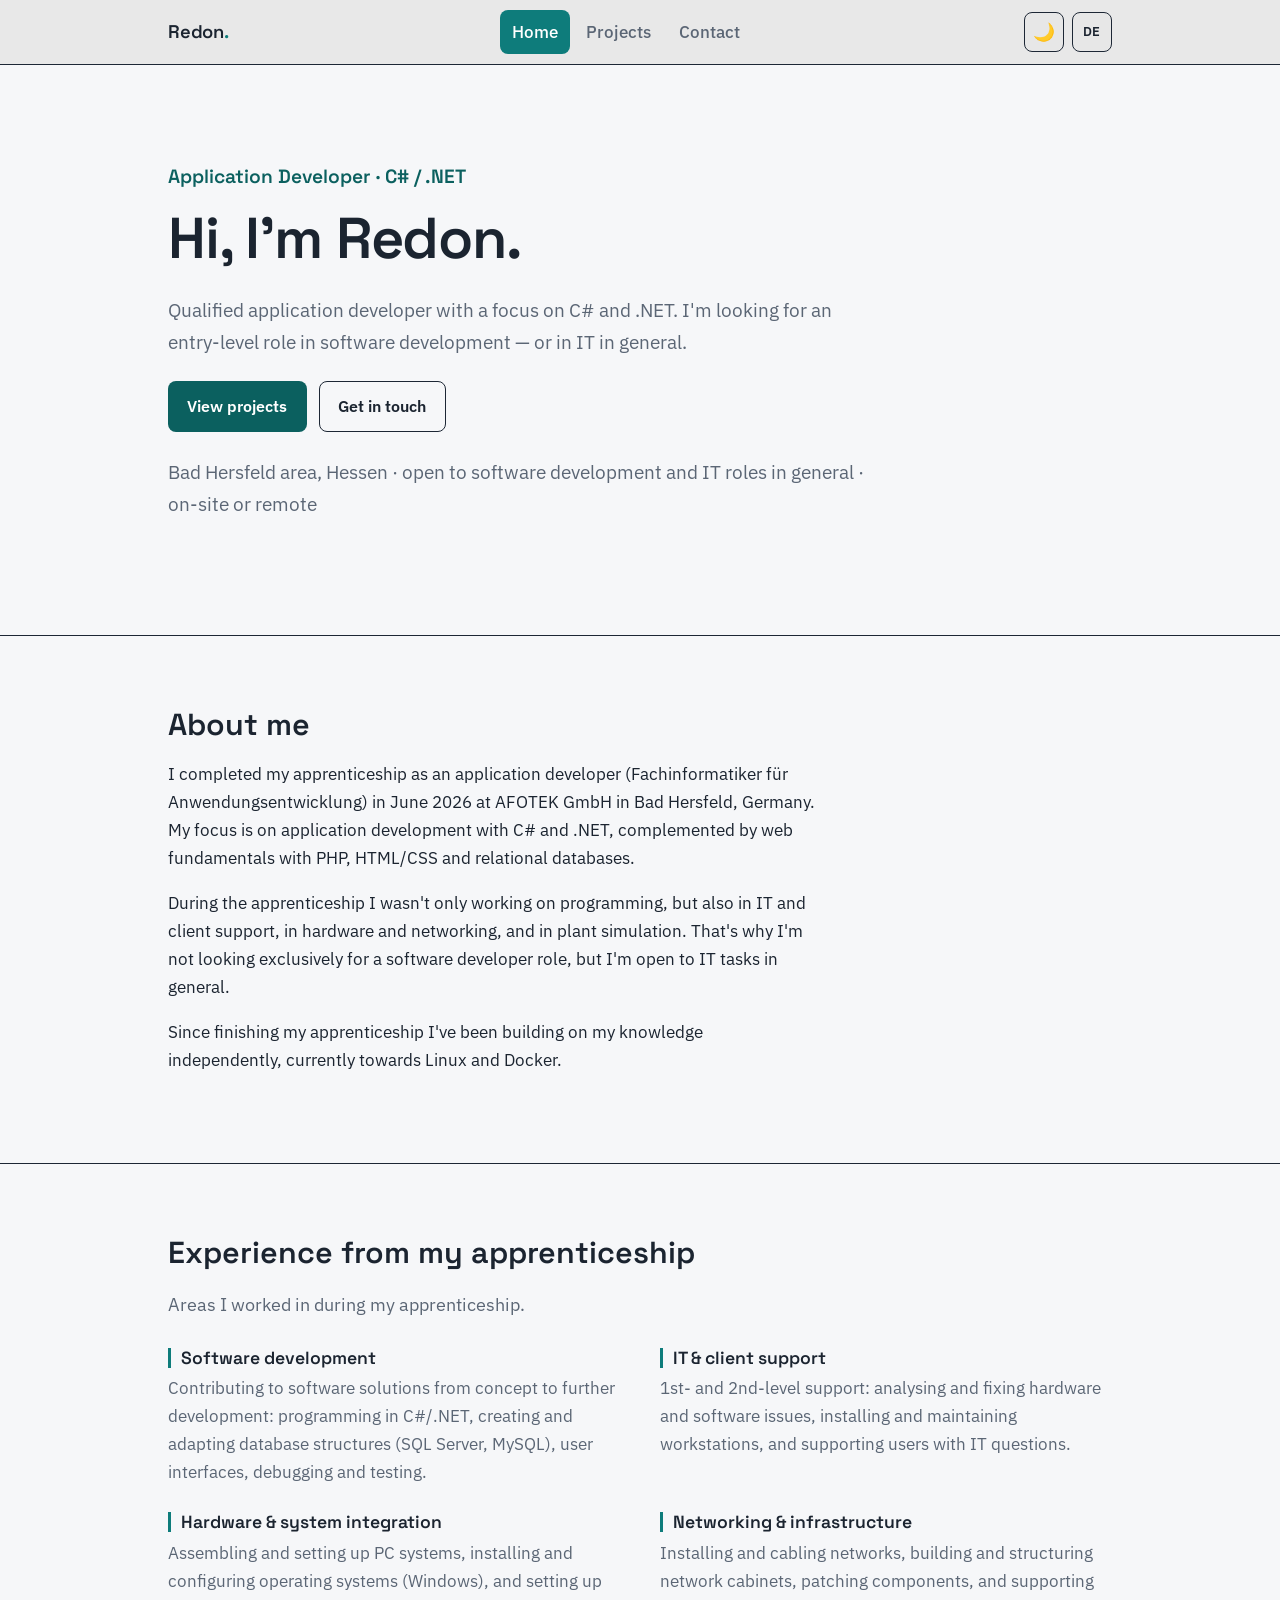
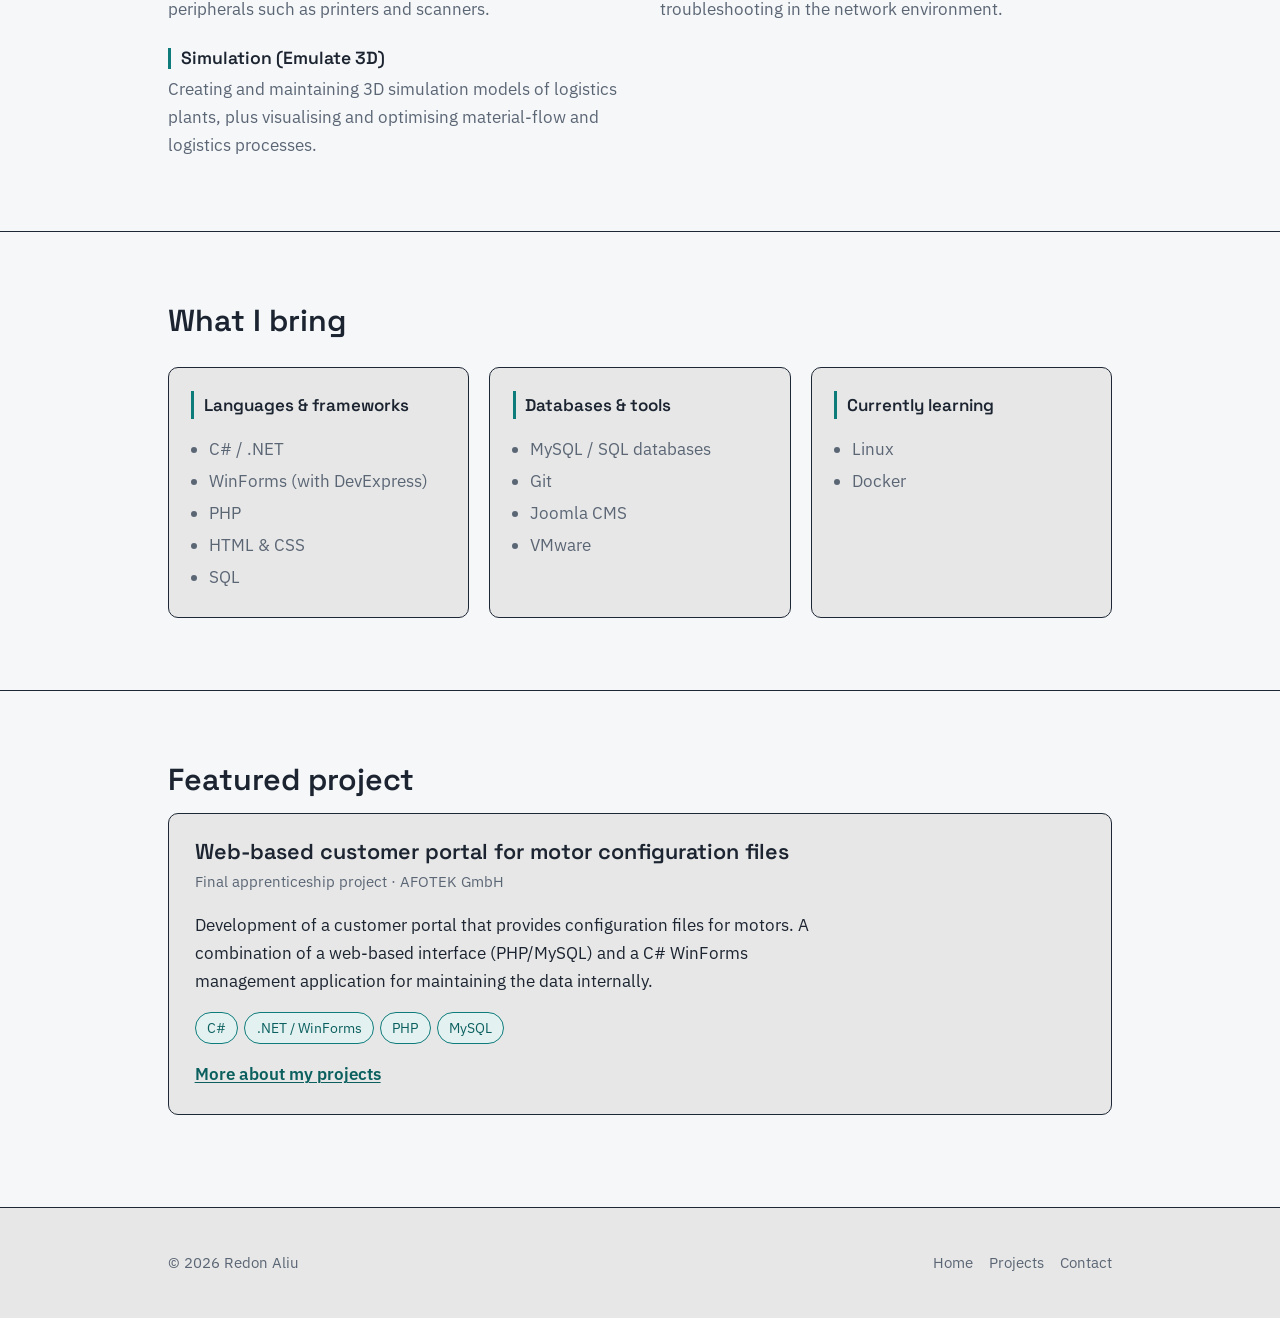
==== index-en.html @ fd8599a3 "Create index-en.html for personal portfolio This HTML file serves as a personal portfolio for Redon " ====
<!DOCTYPE html>
<html lang="en">
<head>
  <meta charset="UTF-8" />
  <meta name="viewport" content="width=device-width, initial-scale=1.0" />
  <title>Redon Aliu – Software Developer (C#/.NET) &amp; IT</title>
  <meta name="description" content="Portfolio of Redon Aliu, qualified application developer. Experience in software development (C#/.NET), IT support, hardware, networking and simulation." />
  <meta name="author" content="Redon Aliu" />
  <meta name="keywords" content="software developer, application developer, IT, C#, .NET, IT support, networking, Hessen, Bad Hersfeld, portfolio" />
  <meta name="robots" content="index, follow" />
  <meta property="og:title" content="Redon Aliu – Software Developer (C#/.NET) &amp; IT" />
  <meta property="og:description" content="Qualified application developer with experience in software development and IT in general." />
  <meta property="og:type" content="website" />
  <meta name="theme-color" content="#0e7c7b" />
  <link rel="stylesheet" href="style.css" />
  <link rel="preconnect" href="https://fonts.googleapis.com" />
  <link rel="preconnect" href="https://fonts.gstatic.com" crossorigin />
  <link href="https://fonts.googleapis.com/css2?family=IBM+Plex+Sans:wght@400;500;600&family=Space+Grotesk:wght@500;600;700&display=swap" rel="stylesheet" />
  <script>(function(){var t=localStorage.getItem('theme');if(t==='dark'||t==='light'){document.documentElement.setAttribute('data-theme',t);}})();</script>
</head>
<body>
  <a class="skip-link" href="#main">Skip to content</a>
  <header class="site-header">
    <div class="container">
      <nav class="nav" aria-label="Main navigation">
        <a class="brand" href="index-en.html">Redon<span>.</span></a>
        <ul class="nav-links" id="primary-nav">
          <li><a href="index-en.html" class="is-active" aria-current="page">Home</a></li>
          <li><a href="projekte-en.html">Projects</a></li>
          <li><a href="kontakt-en.html">Contact</a></li>
        </ul>
        <div class="nav-tools">
          <button class="icon-btn" id="themeToggle" type="button" aria-label="Toggle theme">🌙</button>
          <a class="icon-btn lang-btn" href="index.html" style="font-size:0.8rem;font-weight:600;text-decoration:none;" aria-label="Zur deutschen Version wechseln">DE</a>
          <button class="nav-toggle" type="button" aria-label="Open menu" aria-controls="primary-nav" aria-expanded="false">☰</button>
        </div>
      </nav>
    </div>
  </header>
  <main id="main">
    <section class="hero">
      <div class="container">
        <p class="role">Application Developer · C# / .NET</p>
        <h1>Hi, I'm Redon.</h1>
        <p>
          Qualified application developer with a focus on C# and .NET. I'm looking
          for an entry-level role in software development — or in IT in general.
        </p>
        <div class="hero-actions">
          <a class="btn btn-primary" href="projekte-en.html">View projects</a>
          <a class="btn btn-ghost" href="kontakt-en.html">Get in touch</a>
        </div>
        <p class="meta-line">Bad Hersfeld area, Hessen · open to software development and IT roles in general · on-site or remote</p>
      </div>
    </section>
    <section id="about">
      <div class="container">
        <h2 class="section-title">About me</h2>
        <p>
          I completed my apprenticeship as an application developer
          (Fachinformatiker für Anwendungsentwicklung) in June 2026 at AFOTEK GmbH
          in Bad Hersfeld, Germany. My focus is on application development with C#
          and .NET, complemented by web fundamentals with PHP, HTML/CSS and
          relational databases.
        </p>
        <p>
          During the apprenticeship I wasn't only working on programming, but also
          in IT and client support, in hardware and networking, and in plant
          simulation. That's why I'm not looking exclusively for a software
          developer role, but I'm open to IT tasks in general.
        </p>
        <p>
          Since finishing my apprenticeship I've been building on my knowledge
          independently, currently towards Linux and Docker.
        </p>
      </div>
    </section>
    <section id="experience">
      <div class="container">
        <h2 class="section-title">Experience from my apprenticeship</h2>
        <p class="lead">Areas I worked in during my apprenticeship.</p>
        <div class="areas">
          <div class="area">
            <h3>Software development</h3>
            <p>
              Contributing to software solutions from concept to further
              development: programming in C#/.NET, creating and adapting database
              structures (SQL Server, MySQL), user interfaces, debugging and
              testing.
            </p>
          </div>
          <div class="area">
            <h3>IT &amp; client support</h3>
            <p>
              1st- and 2nd-level support: analysing and fixing hardware and
              software issues, installing and maintaining workstations, and
              supporting users with IT questions.
            </p>
          </div>
          <div class="area">
            <h3>Hardware &amp; system integration</h3>
            <p>
              Assembling and setting up PC systems, installing and configuring
              operating systems (Windows), and setting up peripherals such as
              printers and scanners.
            </p>
          </div>
          <div class="area">
            <h3>Networking &amp; infrastructure</h3>
            <p>
              Installing and cabling networks, building and structuring network
              cabinets, patching components, and supporting troubleshooting in the
              network environment.
            </p>
          </div>
          <div class="area">
            <h3>Simulation (Emulate 3D)</h3>
            <p>
              Creating and maintaining 3D simulation models of logistics plants,
              plus visualising and optimising material-flow and logistics
              processes.
            </p>
          </div>
        </div>
      </div>
    </section>
    <section id="skills">
      <div class="container">
        <h2 class="section-title">What I bring</h2>
        <div class="grid cols-3">
          <div class="card">
            <span class="group-label">Languages &amp; frameworks</span>
            <ul>
              <li>C# / .NET</li>
              <li>WinForms (with DevExpress)</li>
              <li>PHP</li>
              <li>HTML &amp; CSS</li>
              <li>SQL</li>
            </ul>
          </div>
          <div class="card">
            <span class="group-label">Databases &amp; tools</span>
            <ul>
              <li>MySQL / SQL databases</li>
              <li>Git</li>
              <li>Joomla CMS</li>
              <li>VMware</li>
            </ul>
          </div>
          <div class="card">
            <span class="group-label">Currently learning</span>
            <ul>
              <li>Linux</li>
              <li>Docker</li>
            </ul>
          </div>
        </div>
      </div>
    </section>
    <section id="highlight">
      <div class="container">
        <h2 class="section-title">Featured project</h2>
        <div class="project">
          <h3>Web-based customer portal for motor configuration files</h3>
          <p class="project-role">Final apprenticeship project · AFOTEK GmbH</p>
          <p>
            Development of a customer portal that provides configuration files for
            motors. A combination of a web-based interface (PHP/MySQL) and a
            C# WinForms management application for maintaining the data internally.
          </p>
          <ul class="tags">
            <li>C#</li><li>.NET / WinForms</li><li>PHP</li><li>MySQL</li>
          </ul>
          <div class="project-links">
            <a href="projekte-en.html">More about my projects</a>
          </div>
        </div>
      </div>
    </section>
  </main>
  <footer class="site-footer">
    <div class="container footer-inner">
      <p>© 2026 Redon Aliu</p>
      <nav aria-label="Footer">
        <a href="index-en.html">Home</a>
        <a href="projekte-en.html">Projects</a>
        <a href="kontakt-en.html">Contact</a>
      </nav>
    </div>
  </footer>
  <script src="script.js"></script>
</body>
</html>
---- style.css ----
/* =========================================================
   Portfolio – Stylesheet
   Farben & Typografie über CSS-Variablen, damit du Design
   und Dark Mode zentral an einer Stelle anpassen kannst.
   ========================================================= */

/* ---------- Design-Tokens: Light (Standard) ---------- */
:root {
  --bg: #f6f7f9;
  --surface: #e7e7e7;
  --ink: #1b2430;        /* Haupttext (Navy statt Schwarz) */
  --muted: #5b6675;      /* Sekundärtext */
  --line: #1d2735;       /* Rahmen / Trennlinien */
  --accent: #0e7c7b;     /* Akzent (Petrol) */
  --accent-strong: #0b605f;
  --accent-soft: #e3f1f0;

  --radius: 10px;
  --maxw: 1000px;
  --space: clamp(1rem, 2.5vw, 1.75rem);

  --font-head: "Space Grotesk", "Segoe UI", system-ui, sans-serif;
  --font-body: "IBM Plex Sans", "Segoe UI", system-ui, sans-serif;
}

/* ---------- Dark Mode ---------- */
/* Systemeinstellung (wenn Nutzer nicht manuell "light" wählt) */
@media (prefers-color-scheme: dark) {
  :root:not([data-theme="light"]) {
    --bg: #10141a;
    --surface: #171c24;
    --ink: #e7ecf2;
    --muted: #9aa6b4;
    --line: #262e39;
    --accent: #35b7b0;
    --accent-strong: #5cd0c9;
    --accent-soft: #16302f;
  }
}
/* Manuelle Auswahl über den Umschalt-Button */
:root[data-theme="dark"] {
  --bg: #10141a;
  --surface: #171c24;
  --ink: #e7ecf2;
  --muted: #9aa6b4;
  --line: #262e39;
  --accent: #35b7b0;
  --accent-strong: #5cd0c9;
  --accent-soft: #16302f;
}

/* ---------- Reset / Grundlagen ---------- */
*,
*::before,
*::after { box-sizing: border-box; }

html { scroll-behavior: smooth; }

body {
  margin: 0;
  font-family: var(--font-body);
  font-size: 1.0625rem;
  line-height: 1.65;
  color: var(--ink);
  background: var(--bg);
  -webkit-font-smoothing: antialiased;
}

img { max-width: 100%; display: block; }

a {
  color: var(--accent-strong);
  text-decoration-thickness: 1px;
  text-underline-offset: 2px;
}
a:hover { color: var(--accent); }

h1, h2, h3 {
  font-family: var(--font-head);
  line-height: 1.15;
  color: var(--ink);
  margin: 0 0 0.5em;
  font-weight: 600;
}

p { max-width: 65ch; }

/* Sichtbarer Fokus für Tastatur-Navigation */
:focus-visible {
  outline: 3px solid var(--accent);
  outline-offset: 2px;
  border-radius: 4px;
}

/* Skip-Link für Screenreader / Tastatur */
.skip-link {
  position: absolute;
  left: -9999px;
  top: 0;
  background: var(--accent-strong);
  color: #fff;
  padding: 0.6rem 1rem;
  z-index: 100;
}
.skip-link:focus { left: 0.5rem; top: 0.5rem; }

/* ---------- Container ---------- */
.container {
  width: 100%;
  max-width: var(--maxw);
  margin-inline: auto;
  padding-inline: var(--space);
}

/* ---------- Kopfzeile / Navigation ---------- */
.site-header {
  position: sticky;
  top: 0;
  z-index: 50;
  background: color-mix(in srgb, var(--surface) 92%, transparent);
  backdrop-filter: blur(6px);
  border-bottom: 1px solid var(--line);
}
.nav {
  display: flex;
  align-items: center;
  justify-content: space-between;
  gap: 1rem;
  min-height: 64px;
}
.brand {
  font-family: var(--font-head);
  font-weight: 600;
  font-size: 1.15rem;
  color: var(--ink);
  text-decoration: none;
  letter-spacing: -0.01em;
}
.brand span { color: var(--accent); }

.nav-links {
  list-style: none;
  display: flex;
  align-items: center;
  gap: 0.25rem;
  margin: 0;
  padding: 0;
}
.nav-links a {
  display: block;
  padding: 0.5rem 0.75rem;
  border-radius: 8px;
  color: var(--muted);
  text-decoration: none;
  font-weight: 500;
}
.nav-links a:hover { color: var(--accent-strong); background: var(--accent-soft); border-bottom: 2px solid var(--accent); }
.nav-links a:hover { color: var(--accent); background: var(--accent-soft); } 
.nav-links a { transition: transform 0.05s ease, box-shadow 0.15s ease; }
.nav-links a:active { transform: translateY(2px); box-shadow: inset 0 3px 6px rgba(0,0,0,0.45); }
.nav-links a.is-active {
  color: #ffffff;
  background: var(--accent);
}

.nav-tools { display: flex; align-items: center; gap: 0.5rem; }

.icon-btn {
  display: inline-flex;
  align-items: center;
  justify-content: center;
  width: 40px;
  height: 40px;
  border: 1px solid var(--line);
  border-radius: 8px;
  background: var(--surface);
  color: var(--ink);
  cursor: pointer;
  font-size: 1.1rem;
}
.icon-btn:hover { border-color: var(--accent); }

.nav-toggle { display: none; }

/* ---------- Buttons ---------- */
.btn {
  display: inline-block;
  padding: 0.7rem 1.15rem;
  border-radius: 8px;
  font-weight: 600;
  text-decoration: none;
  border: 1px solid transparent;
  cursor: pointer;
  font-family: var(--font-body);
  font-size: 1rem;
}
.btn { transition: transform 0.05s ease, box-shadow 0.15s ease; }
.btn:active { transform: translateY(2px); box-shadow: inset 0 3px 6px rgba(0,0,0,0.45); }
.btn-primary { background: var(--accent-strong); color: #fff; }
.btn-primary:hover { background: var(--accent); color: #fff; }
.btn-ghost { background: transparent; color: var(--ink); border-color: var(--line); }
.btn-ghost:hover { border-color: var(--accent); color: var(--accent-strong); }

/* ---------- Abschnitte ---------- */
main { display: block; }
section { padding-block: clamp(2.5rem, 6vw, 4.5rem); }
section + section { border-top: 1px solid var(--line); }

.section-title { font-size: clamp(1.4rem, 3vw, 1.9rem); }
.lead { color: var(--muted); font-size: 1.15rem; }

/* ---------- Hero ---------- */
.hero { padding-block: clamp(3rem, 8vw, 6rem); }
.hero .role {
  color: var(--accent-strong);
  font-weight: 600;
  margin: 0 0 0.75rem;
  font-family: var(--font-head);
}
.hero h1 {
  font-size: clamp(2.2rem, 6vw, 3.6rem);
  letter-spacing: -0.02em;
  margin-bottom: 0.4em;
}
.hero p { font-size: 1.2rem; color: var(--muted); }
.hero-actions { display: flex; flex-wrap: wrap; gap: 0.75rem; margin-top: 1.5rem; }
.meta-line { margin-top: 1.5rem; color: var(--muted); font-size: 0.95rem; }

/* ---------- Karten-Raster (Skills, Projekte, Artikel) ---------- */
.grid {
  display: grid;
  gap: 1.25rem;
  grid-template-columns: 1fr;
  margin-top: 1.75rem;
}
@media (min-width: 640px) { .grid.cols-2 { grid-template-columns: 1fr 1fr; } }
@media (min-width: 820px) { .grid.cols-3 { grid-template-columns: repeat(3, 1fr); } }

.card {
  background: var(--surface);
  border: 1px solid var(--line);
  border-radius: var(--radius);
  padding: 1.4rem;
}
.card h3 { font-size: 1.15rem; }
.card ul { margin: 0.4rem 0 0; padding-left: 1.1rem; color: var(--muted); }
.card ul li { margin-bottom: 0.25rem; }

/* Skill-Gruppen-Überschrift mit Akzentlinie */
.card .group-label {
  display: inline-block;
  font-family: var(--font-head);
  font-weight: 600;
  color: var(--ink);
  border-left: 3px solid var(--accent);
  padding-left: 0.6rem;
  margin-bottom: 0.6rem;
}

/* ---------- Projekt-Einträge ---------- */
.project {
  background: var(--surface);
  border: 1px solid var(--line);
  border-radius: var(--radius);
  padding: 1.6rem;
  margin-bottom: 1.25rem;
}
.project h3 { font-size: 1.35rem; margin-bottom: 0.25rem; }
.project .project-role { color: var(--muted); font-size: 0.95rem; margin: 0 0 0.9rem; }
.tags { list-style: none; display: flex; flex-wrap: wrap; gap: 0.4rem; padding: 0; margin: 1rem 0 0; }
.tags li {
  font-size: 0.85rem;
  color: var(--accent-strong);
  background: var(--accent-soft);
  border-radius: 999px;
  padding: 0.25rem 0.7rem;
  border: 1px solid var(--accent); /* Bubbles um im Projekt angewendete Sachen sichtbarer machen */
}
.project-links { display: flex; flex-wrap: wrap; gap: 1rem; margin-top: 1rem; font-weight: 600; }

/* ---------- Artikel-Liste ---------- */
.article { padding: 1.4rem 0; border-bottom: 1px solid var(--line); }
.article:last-child { border-bottom: 0; }
.article h3 { font-size: 1.2rem; margin-bottom: 0.2rem; }
.article time { color: var(--muted); font-size: 0.9rem; }
.article p { margin-top: 0.5rem; }

/* ---------- Kontaktformular ---------- */
.contact-wrap { display: grid; gap: 2rem; grid-template-columns: 1fr; margin-top: 1.75rem; }
@media (min-width: 820px) { .contact-wrap { grid-template-columns: 1.3fr 1fr; } }

.form-field { display: flex; flex-direction: column; margin-bottom: 1.1rem; }
.form-field label { font-weight: 600; margin-bottom: 0.35rem; }
.form-field input,
.form-field textarea {
  font: inherit;
  color: var(--ink);
  background: var(--surface);
  border: 1px solid var(--line);
  border-radius: 8px;
  padding: 0.65rem 0.8rem;
}
.form-field input:focus,
.form-field textarea:focus { border-color: var(--accent); outline: none; }
.form-field textarea { min-height: 150px; resize: vertical; }

.contact-info { background: var(--surface); border: 1px solid var(--line); border-radius: var(--radius); padding: 1.4rem; }
.contact-info ul { list-style: none; padding: 0; margin: 0.5rem 0 0; }
.contact-info li { margin-bottom: 0.6rem; }

/* ---------- Fußzeile ---------- */
.site-footer {
  border-top: 1px solid var(--line);
  background: var(--surface);
  color: var(--muted);
  font-size: 0.92rem;
}
.footer-inner {
  display: flex;
  flex-wrap: wrap;
  gap: 1rem;
  justify-content: space-between;
  align-items: center;
  padding-block: 1.75rem;
}
.footer-inner nav { display: flex; gap: 1rem; flex-wrap: wrap; }
.footer-inner a { color: var(--muted); text-decoration: none; }

.footer-inner a:hover { color: var(--accent); text-decoration: underline; }
.footer-inner a.is-active { color: var(--accent-strong); font-weight: 700; }


/* ---------- Responsive Navigation (mobil) ---------- */
@media (max-width: 720px) {
  .nav-toggle {
    display: inline-flex;
    align-items: center;
    justify-content: center;
    width: 40px; height: 40px;
    border: 1px solid var(--line);
    border-radius: 8px;
    background: var(--surface);
    color: var(--ink);
    cursor: pointer;
  }
  .nav-links {
    position: absolute;
    top: 64px;
    left: 0;
    right: 0;
    flex-direction: column;
    align-items: stretch;
    gap: 0;
    background: var(--surface);
    border-bottom: 1px solid var(--line);
    padding: 0.5rem var(--space) 1rem;
    display: none;
  }
  .nav-links.open { display: flex; }
  .nav-links a { padding: 0.75rem; }
}

/* ---------- Bewegung reduzieren ---------- */
@media (prefers-reduced-motion: reduce) {
  html { scroll-behavior: auto; }
  * { transition: none !important; }
}

/* ---------- Erfahrungs-Bereiche (Ausbildung) ---------- */
.areas {
  display: grid;
  gap: 1.6rem 2.5rem;
  grid-template-columns: 1fr;
  margin-top: 1.75rem;
}
@media (min-width: 720px) { .areas { grid-template-columns: 1fr 1fr; } }
.area h3 {
  font-size: 1.1rem;
  border-left: 3px solid var(--accent);
  padding-left: 0.6rem;
  margin-bottom: 0.4rem;
}
.area p { color: var(--muted); margin: 0; max-width: 60ch; }
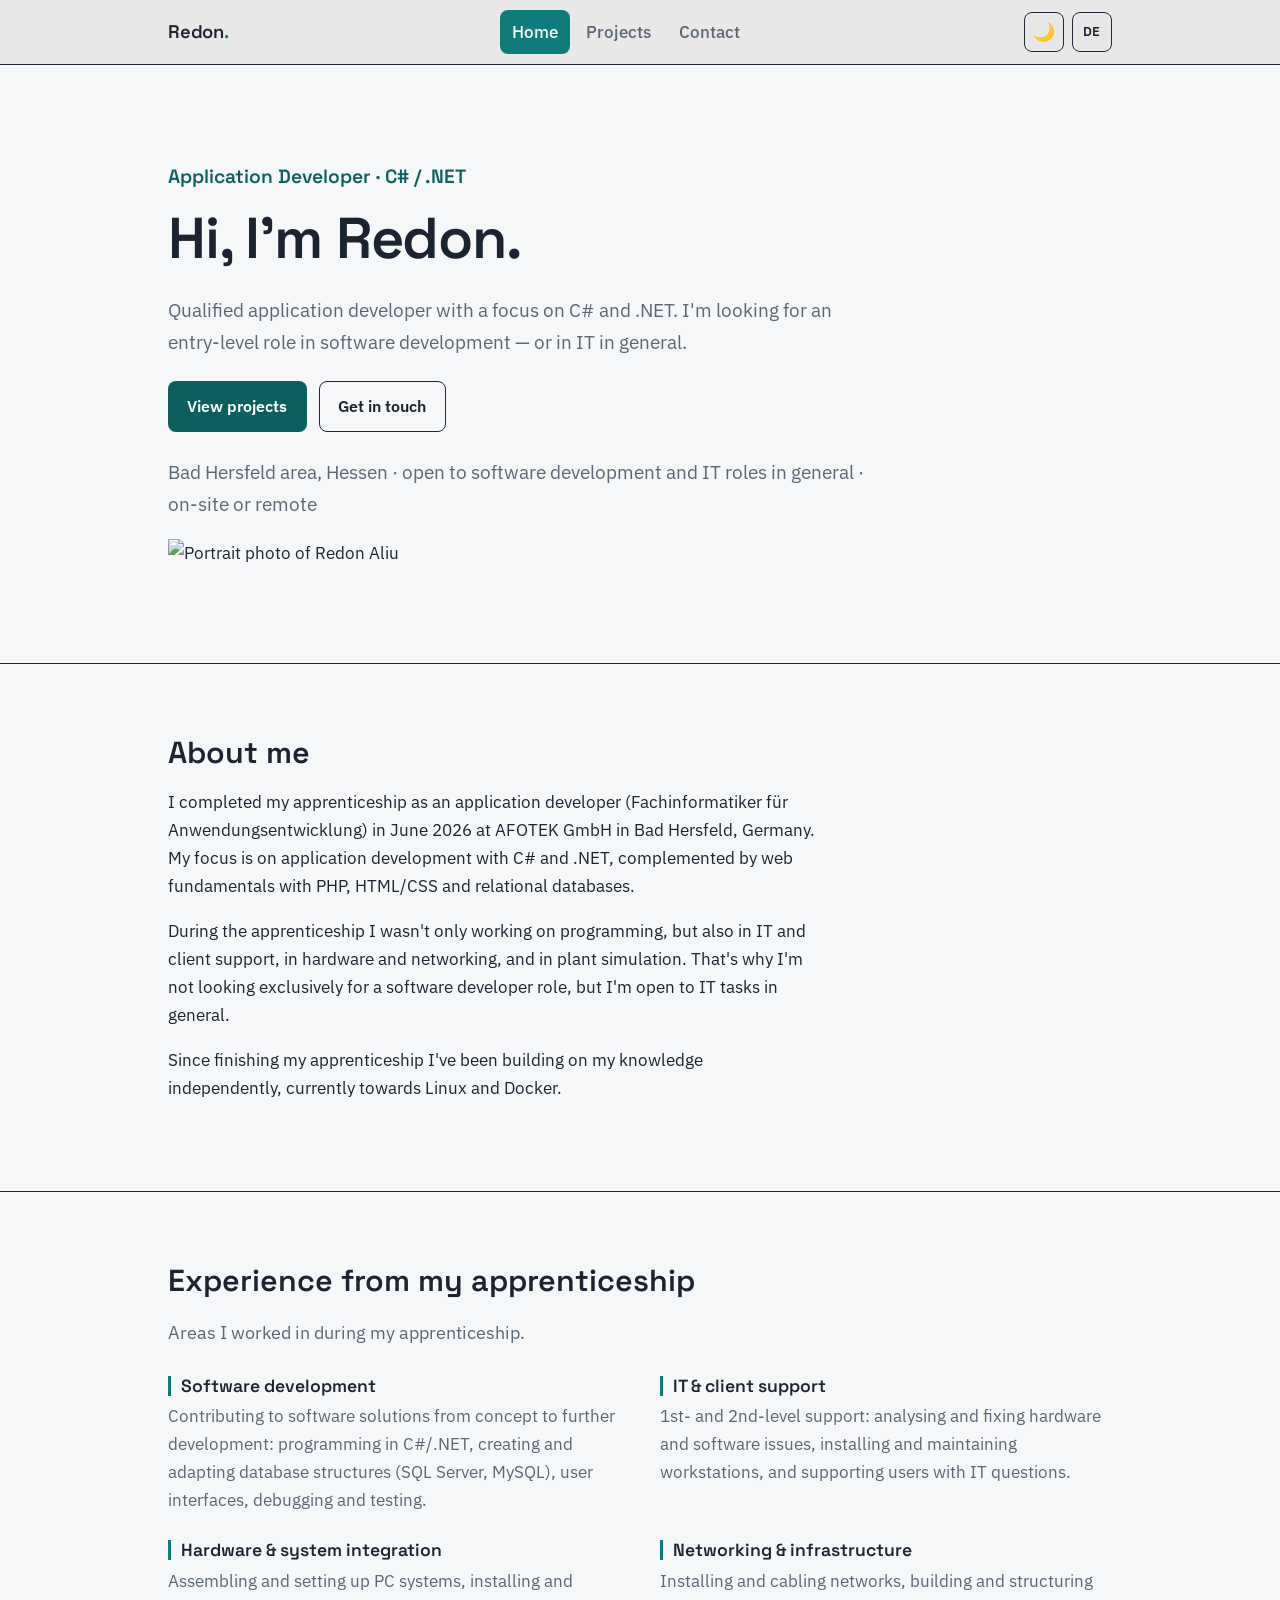
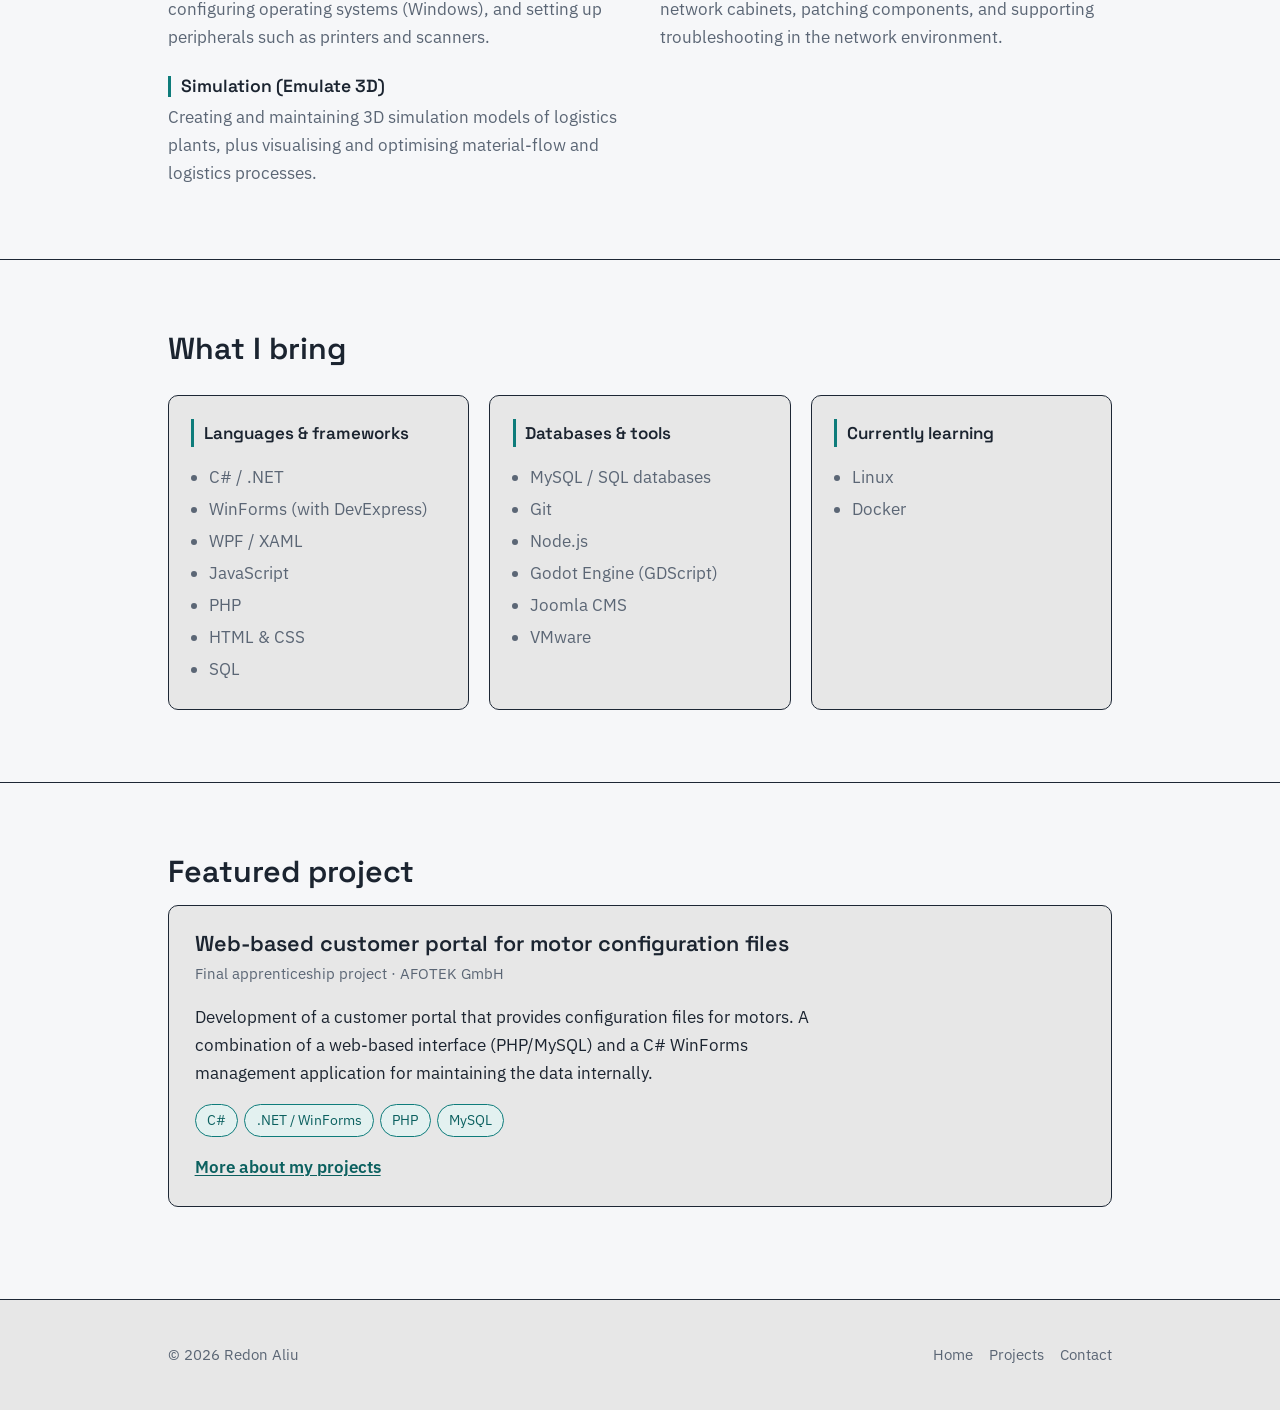
==== commit 8b642b00: "Revamp hero section and update skills list Updated hero section with additional content and improved" ====
--- a/index-en.html
+++ b/index-en.html
@@ -38,21 +38,31 @@
     </div>
   </header>
   <main id="main">
+
+    <!-- ===== Hero ===== -->
     <section class="hero">
       <div class="container">
-        <p class="role">Application Developer · C# / .NET</p>
-        <h1>Hi, I'm Redon.</h1>
-        <p>
-          Qualified application developer with a focus on C# and .NET. I'm looking
-          for an entry-level role in software development — or in IT in general.
-        </p>
-        <div class="hero-actions">
-          <a class="btn btn-primary" href="projekte-en.html">View projects</a>
-          <a class="btn btn-ghost" href="kontakt-en.html">Get in touch</a>
-        </div>
-        <p class="meta-line">Bad Hersfeld area, Hessen · open to software development and IT roles in general · on-site or remote</p>
-      </div>
-    </section>
+        <div class="hero-inner">
+          <div class="hero-text">
+            <p class="role">Application Developer · C# / .NET</p>
+            <h1>Hi, I'm Redon.</h1>
+            <p>
+              Qualified application developer with a focus on C# and .NET. I'm looking
+              for an entry-level role in software development — or in IT in general.
+            </p>
+            <div class="hero-actions">
+              <a class="btn btn-primary" href="projekte-en.html">View projects</a>
+              <a class="btn btn-ghost" href="kontakt-en.html">Get in touch</a>
+            </div>
+            <p class="meta-line">Bad Hersfeld area, Hessen · open to software development and IT roles in general · on-site or remote</p>
+          </div>
+          <div class="hero-photo">
+            <img src="bilder/redon.png" alt="Portrait photo of Redon Aliu" />
+          </div>
+        </div>
+      </div>
+    </section>
+
     <section id="about">
       <div class="container">
         <h2 class="section-title">About me</h2>
@@ -133,6 +143,8 @@
             <ul>
               <li>C# / .NET</li>
               <li>WinForms (with DevExpress)</li>
+              <li>WPF / XAML</li>
+              <li>JavaScript</li>
               <li>PHP</li>
               <li>HTML &amp; CSS</li>
               <li>SQL</li>
@@ -143,6 +155,8 @@
             <ul>
               <li>MySQL / SQL databases</li>
               <li>Git</li>
+              <li>Node.js</li>
+              <li>Godot Engine (GDScript)</li>
               <li>Joomla CMS</li>
               <li>VMware</li>
             </ul>
